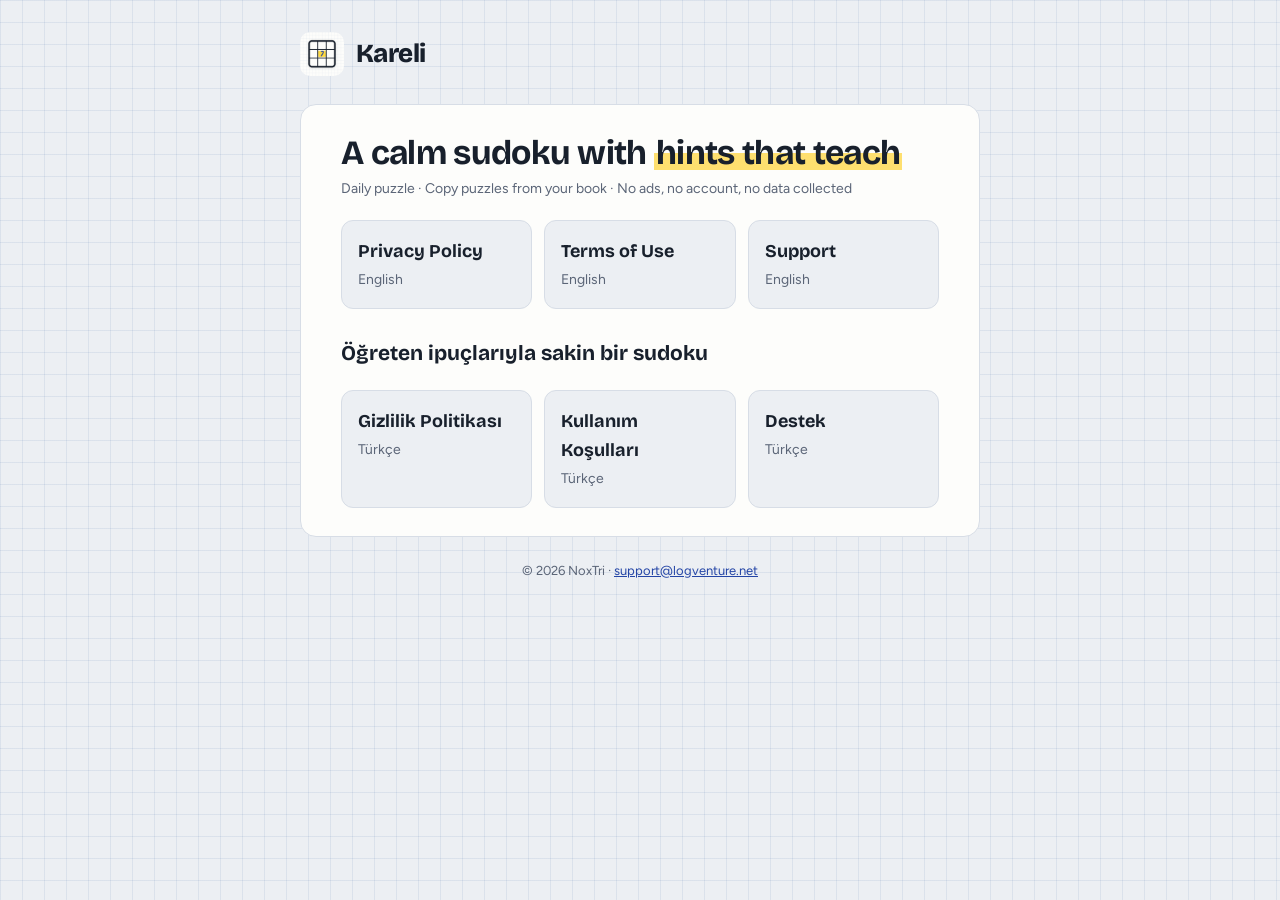
==== index.html @ 2af796ae "Add privacy, terms and support pages (EN/TR) Co-Authored-By: Claude Opus 5.5 <noreply@anthropic.com>" ====
<!doctype html>
<html lang="en">
<head>
<meta charset="utf-8">
<meta name="viewport" content="width=device-width, initial-scale=1">
<title>Kareli Sudoku</title>
<meta name="description" content="A calm sudoku with hints that teach the technique. No ads, no account, no data collected.">
<link rel="icon" href="icon.png">
<link rel="preconnect" href="https://fonts.googleapis.com">
<link rel="preconnect" href="https://fonts.gstatic.com" crossorigin>
<link rel="stylesheet" href="https://fonts.googleapis.com/css2?family=Bricolage+Grotesque:opsz,wght@12..96,700..800&family=Figtree:wght@400..700&display=swap">
<link rel="stylesheet" href="style.css">
</head>
<body>
<div class="wrap">
  <header>
    <a class="brand" href="./"><img src="icon.png" alt=""><b>Kareli</b></a>
  </header>
  <main>
    <h1>A calm sudoku with <mark>hints that teach</mark></h1>
    <p class="meta">Daily puzzle · Copy puzzles from your book · No ads, no account, no data collected</p>
    <div class="cards">
      <a href="en/privacy.html"><b>Privacy Policy</b><span>English</span></a>
      <a href="en/terms.html"><b>Terms of Use</b><span>English</span></a>
      <a href="en/support.html"><b>Support</b><span>English</span></a>
    </div>
    <h2 lang="tr">Öğreten ipuçlarıyla sakin bir sudoku</h2>
    <div class="cards" lang="tr">
      <a href="tr/privacy.html"><b>Gizlilik Politikası</b><span>Türkçe</span></a>
      <a href="tr/terms.html"><b>Kullanım Koşulları</b><span>Türkçe</span></a>
      <a href="tr/support.html"><b>Destek</b><span>Türkçe</span></a>
    </div>
  </main>
  <footer>© 2026 NoxTri · <a href="mailto:support@logventure.net">support@logventure.net</a></footer>
</div>
</body>
</html>
---- style.css ----
:root {
  --bg: #eceff3;
  --grid: rgba(64, 104, 168, 0.10);
  --sheet: #fdfdfb;
  --ink: #18202c;
  --muted: #5b6577;
  --pen: #2445a6;
  --line: #d7dde6;
  --marker: rgba(255, 205, 25, 0.62);
  color-scheme: light;
}
@media (prefers-color-scheme: dark) {
  :root {
    --bg: #10141a;
    --grid: rgba(150, 180, 230, 0.05);
    --sheet: #171c24;
    --ink: #e6e9ef;
    --muted: #9aa3b2;
    --pen: #92b0ff;
    --line: #2a313c;
    --marker: rgba(255, 200, 40, 0.36);
    color-scheme: dark;
  }
}
* { box-sizing: border-box; }
body {
  margin: 0;
  background-color: var(--bg);
  background-image: linear-gradient(var(--grid) 1px, transparent 1px), linear-gradient(90deg, var(--grid) 1px, transparent 1px);
  background-size: 22px 22px;
  color: var(--ink);
  font: 16px/1.6 "Figtree", "Segoe UI", system-ui, sans-serif;
}
.wrap { max-width: 720px; margin: 0 auto; padding-inline: 20px; padding-block: 32px 64px; }
header { display: flex; align-items: center; justify-content: space-between; gap: 16px; margin-bottom: 28px; }
.brand { display: flex; align-items: center; gap: 12px; color: inherit; text-decoration: none; }
.brand img { width: 44px; height: 44px; border-radius: 10px; }
.brand b { font: 800 26px/1 "Bricolage Grotesque", system-ui, sans-serif; letter-spacing: -0.02em; }
.lang a { color: var(--muted); font-weight: 700; text-decoration: none; margin-left: 12px; }
.lang a[aria-current="page"] { color: var(--ink); }
main { background: var(--sheet); border: 1px solid var(--line); border-radius: 16px; padding: 28px clamp(20px, 5vw, 40px); }
h1, h2 { font-family: "Bricolage Grotesque", system-ui, sans-serif; text-wrap: balance; }
h1 { font-size: 34px; line-height: 1.15; margin: 0 0 6px; letter-spacing: -0.02em; }
h2 { font-size: 21px; margin: 28px 0 6px; }
.meta { color: var(--muted); font-size: 14px; margin: 0 0 20px; }
mark { background: linear-gradient(transparent 52%, var(--marker) 52%, var(--marker) 92%, transparent 92%); color: inherit; padding: 0 2px; }
a { color: var(--pen); }
ul { padding-left: 22px; }
li + li { margin-top: 4px; }
.cards { display: grid; grid-template-columns: repeat(auto-fit, minmax(190px, 1fr)); gap: 12px; margin-top: 20px; }
.cards a { display: block; padding: 16px; border: 1px solid var(--line); border-radius: 12px; text-decoration: none; color: var(--ink); background: var(--bg); }
.cards a b { display: block; font-family: "Bricolage Grotesque", system-ui, sans-serif; font-size: 18px; }
.cards a span { color: var(--muted); font-size: 14px; }
footer { color: var(--muted); font-size: 13px; text-align: center; margin-top: 24px; }
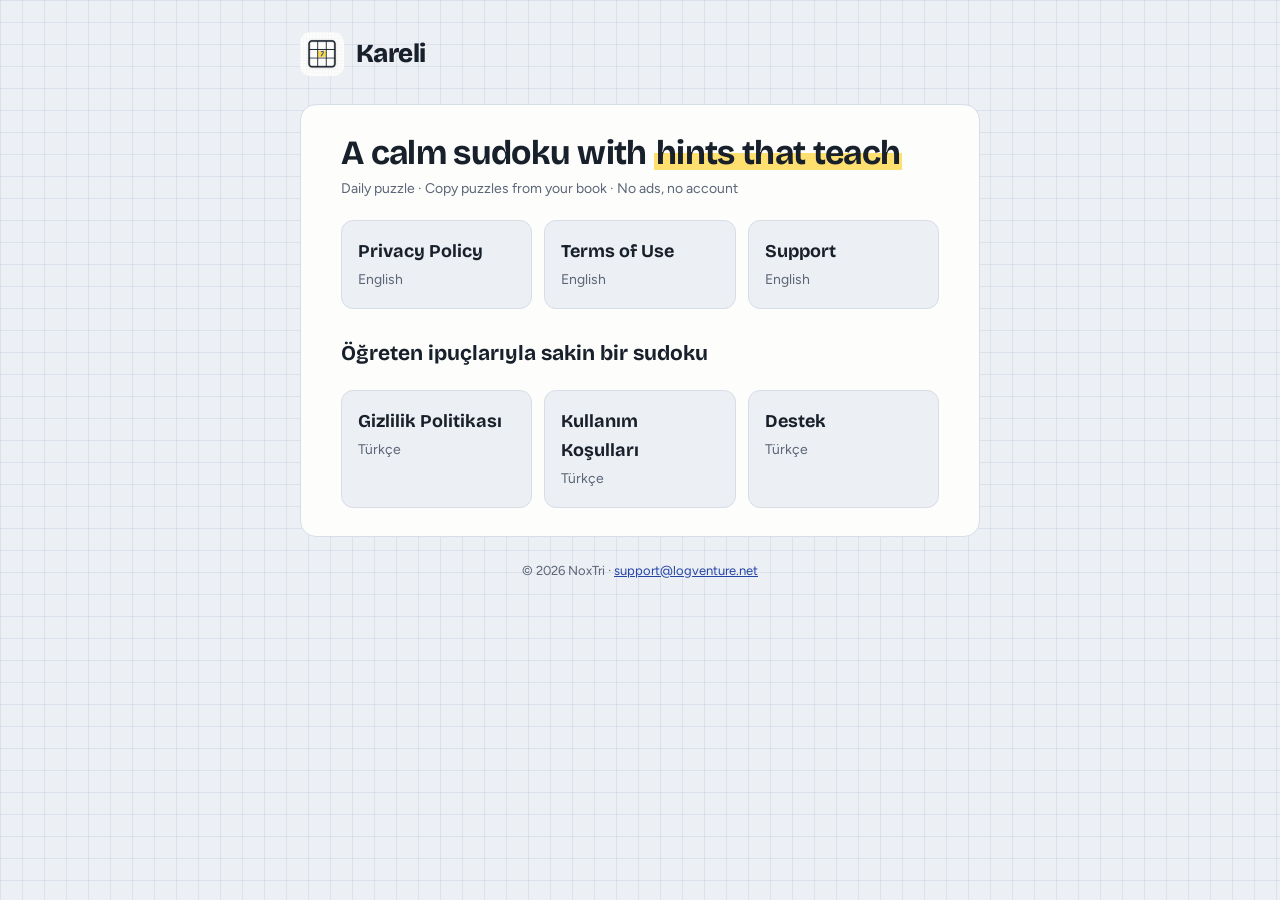
==== commit 9f4ef8d6: "Describe photo import and ML Kit diagnostics in the privacy policy and support FAQ Co-Authored-By: C" ====
--- a/index.html
+++ b/index.html
@@ -4,7 +4,7 @@
 <meta charset="utf-8">
 <meta name="viewport" content="width=device-width, initial-scale=1">
 <title>Kareli Sudoku</title>
-<meta name="description" content="A calm sudoku with hints that teach the technique. No ads, no account, no data collected.">
+<meta name="description" content="A calm sudoku with hints that teach the technique. No ads, no account.">
 <link rel="icon" href="icon.png">
 <link rel="preconnect" href="https://fonts.googleapis.com">
 <link rel="preconnect" href="https://fonts.gstatic.com" crossorigin>
@@ -18,7 +18,7 @@
   </header>
   <main>
     <h1>A calm sudoku with <mark>hints that teach</mark></h1>
-    <p class="meta">Daily puzzle · Copy puzzles from your book · No ads, no account, no data collected</p>
+    <p class="meta">Daily puzzle · Copy puzzles from your book · No ads, no account</p>
     <div class="cards">
       <a href="en/privacy.html"><b>Privacy Policy</b><span>English</span></a>
       <a href="en/terms.html"><b>Terms of Use</b><span>English</span></a>
--- a/style.css
+++ b/style.css
@@ -51,4 +51,21 @@
 .cards a { display: block; padding: 16px; border: 1px solid var(--line); border-radius: 12px; text-decoration: none; color: var(--ink); background: var(--bg); }
 .cards a b { display: block; font-family: "Bricolage Grotesque", system-ui, sans-serif; font-size: 18px; }
 .cards a span { color: var(--muted); font-size: 14px; }
+.pages {
+  position: sticky; top: 0; z-index: 10;
+  display: flex; flex-wrap: wrap; gap: 8px;
+  margin: 0 -20px 16px; padding: 10px 20px;
+  background: color-mix(in srgb, var(--bg) 88%, transparent);
+  -webkit-backdrop-filter: blur(8px); backdrop-filter: blur(8px);
+}
+.pages a {
+  padding: 9px 16px; border-radius: 999px; border: 1px solid var(--line); background: var(--sheet);
+  color: var(--ink); text-decoration: none; font-weight: 700; font-size: 15px;
+}
+.pages a:hover { border-color: var(--muted); }
+.pages a[aria-current="page"] { background: var(--ink); border-color: var(--ink); color: var(--sheet); }
+.pages a:focus-visible, .foot-links a:focus-visible { outline: 2px solid var(--pen); outline-offset: 2px; }
 footer { color: var(--muted); font-size: 13px; text-align: center; margin-top: 24px; }
+.foot-links { display: flex; flex-wrap: wrap; justify-content: center; gap: 6px 16px; margin-bottom: 8px; }
+.foot-links a { color: var(--muted); font-weight: 700; }
+.foot-links a[aria-current="page"] { color: var(--ink); text-decoration: none; }
